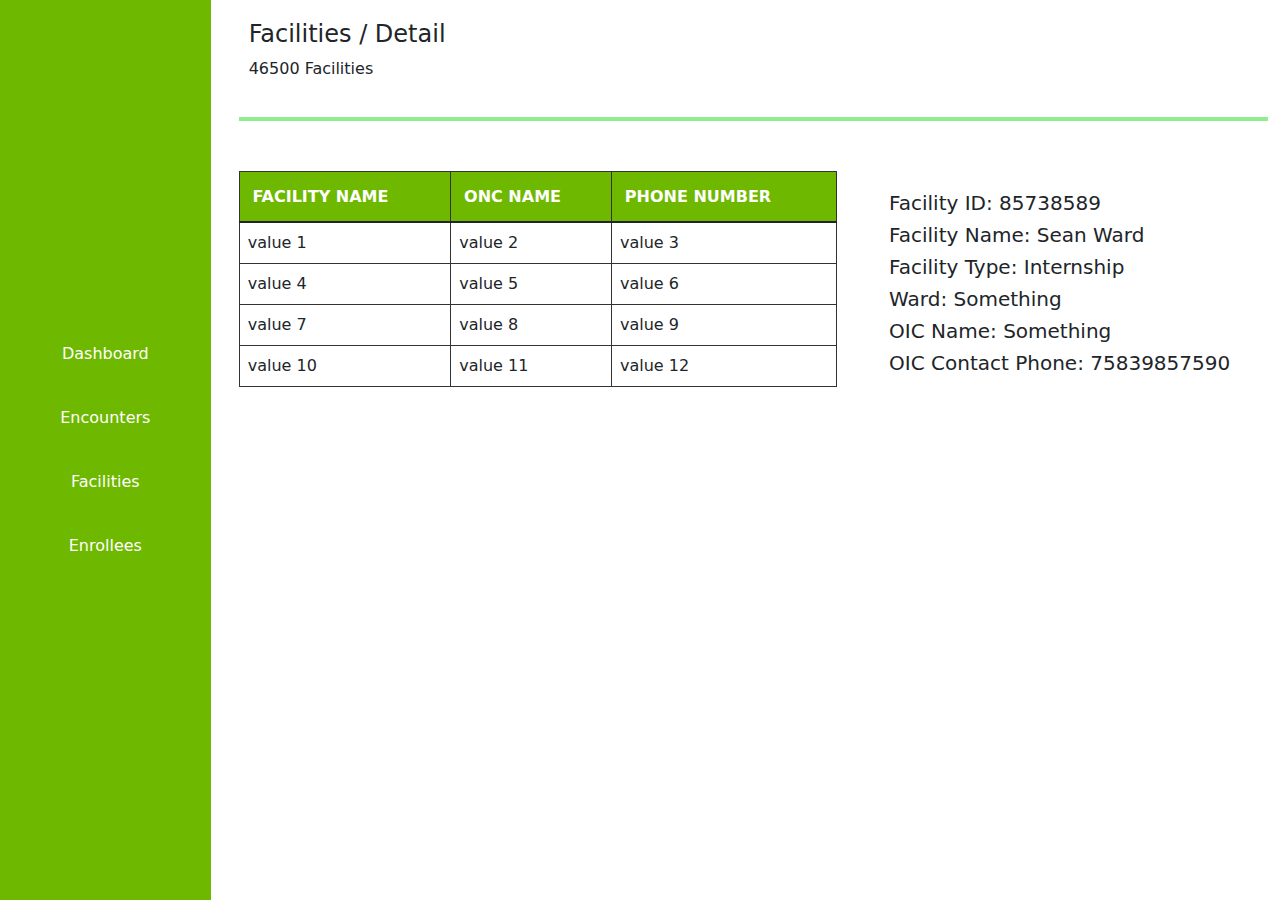
==== index.html @ f0b74d6c "dashboard with html" ====
<!DOCTYPE html>
<html lang="en">
  <head>
    <meta charset="UTF-8" />
    <meta http-equiv="X-UA-Compatible" content="IE=edge" />
    <meta name="viewport" content="width=device-width, initial-scale=1.0" />
    <title>Facilties</title>
    <link rel="stylesheet" href="assets/css/style.css" />
    <link rel="stylesheet" href="assets/css/bootstrap.css" />
  </head>
  <body>
    <section class="content">
      <nav class="navbar">
        <div class="container nav-content">
          <a href="index.html">Dashboard</a>
          <a href="encounter.html">Encounters</a>
          <a href="index.html">Facilities</a>
          <a href="enrolle.html">Enrollees</a>
        </div>
      </nav>
      <section class="display-for-body">
        <div class="container">
          <div class="header-content">
            <h4>Facilities / Detail</h4>
            <p>46500 Facilities</p>
          </div>
          <div class="categories"></div>
          <div class="facility-body">
            <div class="facility-table">
              <table class="table">
                <thead>
                  <th>Facility Name</th>
                  <th>ONC Name</th>
                  <th>Phone Number</th>
                </thead>
                <tbody>
                  <tr>
                    <td>value 1</td>
                    <td>value 2</td>
                    <td>value 3</td>
                  </tr>
                  <tr>
                    <td>value 4</td>
                    <td>value 5</td>
                    <td>value 6</td>
                  </tr>
                  <tr>
                    <td>value 7</td>
                    <td>value 8</td>
                    <td>value 9</td>
                  </tr>
                  <tr>
                    <td>value 10</td>
                    <td>value 11</td>
                    <td>value 12</td>
                  </tr>
                </tbody>
              </table>
              <!-- Pagination -->
            </div>
            <div class="facility-info">
              <h5>Facility ID: <span>85738589</span></h5>
              <h5>Facility Name: <span>Sean Ward</span></h5>
              <h5>Facility Type: <span>Internship</span></h5>
              <h5>Ward: <span>Something</span></h5>
              <h5>OIC Name: <span>Something</span></h5>
              <h5>OIC Contact Phone: <span>75839857590</span></h5>
            </div>
          </div>
        </div>
      </section>
    </section>
  </body>
</html>
---- assets/css/style.css ----
.content {
  display: grid;
  align-items: center;
  grid-template-columns: 1fr 5fr;
  gap: 1rem;
  width: 100vw;
  min-height: 100vh;
}
a {
  text-decoration: none !important;
  color: #333;
}
img {
  width: 100%;
  height: 100%;
}
.navbar {
  background-color: #6eb800;
  position: fixed;
  top: 0;
  left: 0;
  bottom: 0;
  min-height: 100vh;
  padding: 20px 10px;
}
.nav-content a {
  display: block;
  margin: 20px 0;
  color: #fff;
  position: relative;
}
.nav-content a:hover {
  color: #fff;
}
.nav-content a::after {
  content: "";
  height: 2px;
  background: #fff;
  position: absolute;
  left: 0;
  right: 0;
  bottom: -6px;
  opacity: 0;
  transform: scaleX(0);
  transform-origin: center left right;
  transition: all 250ms cubic-bezier(0.25, 0.46, 0.45, 0.94) 0s;
}
.nav-content a:hover::after {
  transform: scaleX(1);
  opacity: 1;
}

.nav-content {
  display: flex;
  flex-direction: column;
}
.display-for-body {
  min-height: 100vh;
}
.facility-body {
  display: grid;
  grid-template-columns: 1.5fr 1fr;
  gap: 2rem;
  align-items: center;
  justify-content: space-between;
  margin-top: 50px;
  width: 100%;
}

.table {
  width: 100%;
  border-collapse: collapse;
  border-spacing: 0;
}
.table thead th {
  text-transform: uppercase;
  padding: 0.8rem;
  border-right: 1px solid #333;
}
.table thead {
  background: #6eb800;
  color: #fff;
  border: 1px solid #333;
  border-bottom: 1px solid #333;
}
.table tbody tr:hover {
  background: lightgreen;
}
.table tbody tr {
  border: 1px solid #333;
}
.table tbody {
  border-top: 2px solid;
}
.table tbody tr td {
  border-right: 1px solid #333;
}
.header-content {
  border-bottom: 4px solid lightgreen;
  padding: 20px 10px;
}
.facility-info {
  margin: 0 20px;
}
.facility-info h6{
  font-size: 20px;
}
.encounter-img {
  margin: 30px 0;
  width: 230px;
  height: 200px;
  border: 1px solid;
}
.encounter-img img {
  object-fit: contain;
}
@media screen and (max-width: 700px) {
  .facility-body {
    grid-template-areas:
      "facility-info facility-info"
      "facility-table facility-table";
  }
  .facility-info {
    grid-area: facility-info;
    width: 100%;
  }
  .facility-table {
    grid-area: facility-table;
    overflow-x: scroll;
  }
  .content {
    gap: 0;
  }
  .header-content {
    padding: 10px 0;
  }
  .facility-info {
    margin: 0;
  }
  .facility-info span {
    font-size: 15px;
  }
  .navbar{
    height: 100%;
  }
  .encounter-img{
    width: 200px;
  }
}
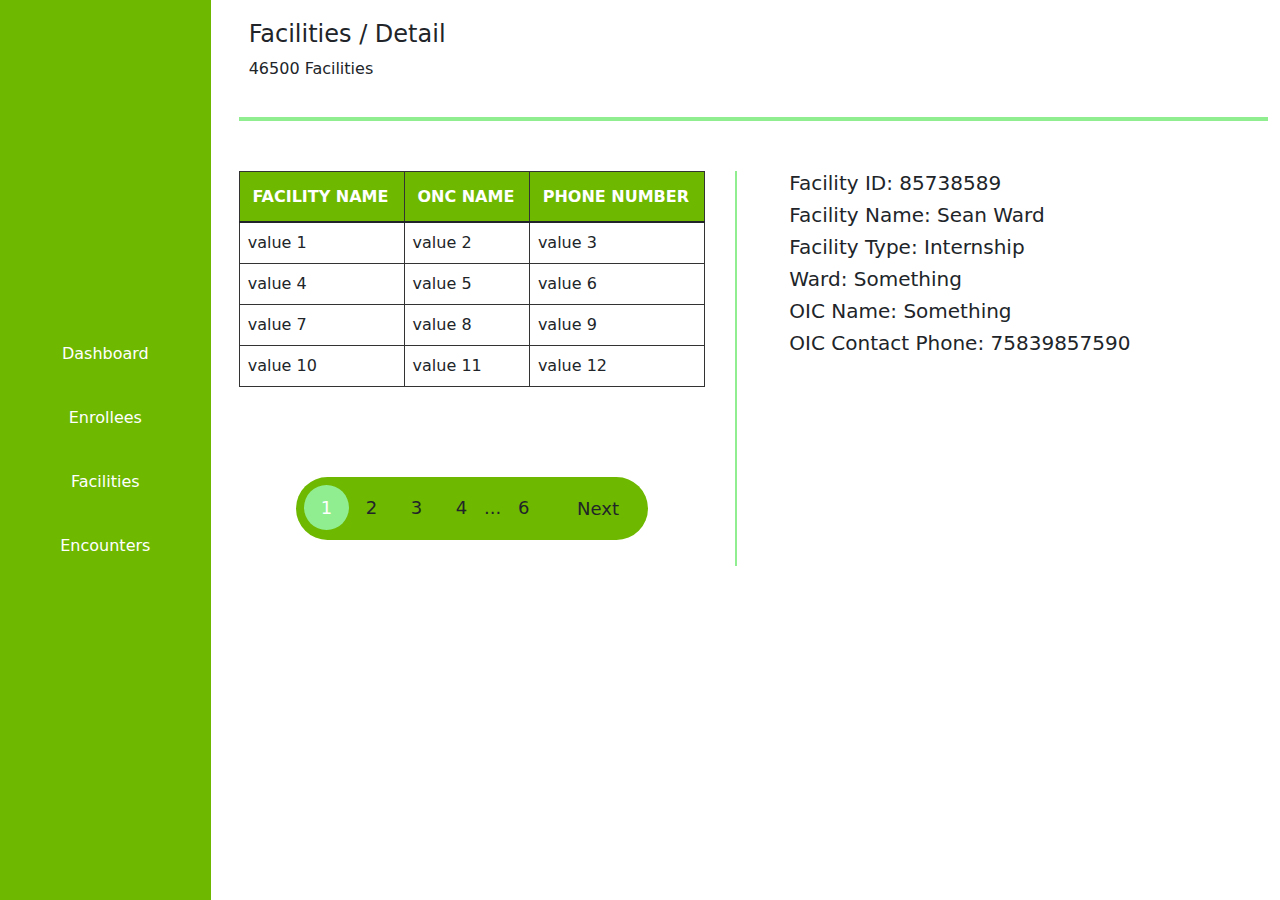
==== commit c42fafb8: "added pagination" ====
--- a/index.html
+++ b/index.html
@@ -13,9 +13,9 @@
       <nav class="navbar">
         <div class="container nav-content">
           <a href="index.html">Dashboard</a>
+          <a href="enrolle.html">Enrollees</a>
+          <a href="index.html">Facilities</a>
           <a href="encounter.html">Encounters</a>
-          <a href="index.html">Facilities</a>
-          <a href="enrolle.html">Enrollees</a>
         </div>
       </nav>
       <section class="display-for-body">
@@ -57,6 +57,22 @@
                 </tbody>
               </table>
               <!-- Pagination -->
+              <div class="page">
+                <div class="pagination">
+                  <ul>
+                    <!-- <li class="btn prev">
+                      <span><i class="fas fa-angle-left"></i> Prev</span>
+                    </li>
+                    <li class="numb active"><span>1</span></li>
+                    
+                    <li class="dots"><span>...</span></li>
+                    
+                    <li class="btn next">
+                      <span>Next <i class="fas fa-angle-right"></i></span>
+                    </li> -->
+                  </ul>
+                </div>
+              </div>
             </div>
             <div class="facility-info">
               <h5>Facility ID: <span>85738589</span></h5>
@@ -70,5 +86,6 @@
         </div>
       </section>
     </section>
+    <script src="assets/js/app.js"></script>
   </body>
 </html>
--- a/assets/css/style.css
+++ b/assets/css/style.css
@@ -59,7 +59,7 @@
 }
 .facility-body {
   display: grid;
-  grid-template-columns: 1.5fr 1fr;
+  grid-template-columns: repeat(2, minmax(0, 1.5fr));
   gap: 2rem;
   align-items: center;
   justify-content: space-between;
@@ -101,9 +101,14 @@
 }
 .facility-info {
   margin: 0 20px;
-}
-.facility-info h6{
+  align-self: flex-start;
+}
+.facility-info h6 {
   font-size: 20px;
+}
+.facility-table {
+  border-right: 2px solid lightgreen;
+  padding-right: 30px;
 }
 .encounter-img {
   margin: 30px 0;
@@ -114,19 +119,92 @@
 .encounter-img img {
   object-fit: contain;
 }
-@media screen and (max-width: 700px) {
+.page {
+  display: flex;
+  justify-content: center;
+  align-items: center;
+  padding: 10px;
+  margin-top: 80px;
+}
+.pagination ul {
+  background: #6eb800;
+  display: flex;
+  padding: 8px;
+  border-radius: 50px;
+}
+.pagination ul li {
+  list-style: none;
+  line-height: 45px;
+  text-align: center;
+  font-size: 18px;
+  font-weight: 500;
+  cursor: pointer;
+}
+.pagination ul li.btn {
+  padding: 0 20px !important;
+}
+.pagination ul li.prev {
+  border-radius: 25px 5px 5px 25px;
+  margin-right: 10px;
+}
+.pagination ul li.next {
+  border-radius: 5px 25px 25px 5px;
+  margin-left: 10px;
+}
+.pagination ul li.dot {
+  font-size: 22px;
+  cursor: default;
+}
+.numb {
+  border-radius: 50%;
+  height: 45px;
+  width: 45px;
+  margin-top: 0 30px;
+}
+.pagination ul li.numb:hover,
+.pagination ul li.active,
+.pagination ul li.btn:hover {
+  transition: 250ms all ease;
+  color: #fff;
+  background-color: lightgreen;
+}
+@media screen and (max-width: 768px) {
   .facility-body {
     grid-template-areas:
       "facility-info facility-info"
       "facility-table facility-table";
   }
+  
   .facility-info {
     grid-area: facility-info;
     width: 100%;
+    display: flex;
+    flex-direction: column;
+    align-items: center;
+    justify-content: center;
   }
   .facility-table {
     grid-area: facility-table;
     overflow-x: scroll;
+    border: none;
+    border-top: 2px solid lightgreen;
+    padding-top: 30px;
+    margin-bottom: 100px;
+  }
+  .page {
+    position: fixed;
+    bottom: -20px;
+    left: 0;
+    right: 0;
+    width: 100%;
+  }
+  .pagination ul {
+    background: #fff;
+    box-shadow: 0 1px 2px rgba(0, 0, 0, 0.3);
+    padding: 8px 30px;
+  }
+  .pagination ul li i{
+    display: none;
   }
   .content {
     gap: 0;
@@ -140,10 +218,15 @@
   .facility-info span {
     font-size: 15px;
   }
-  .navbar{
+  .navbar {
     height: 100%;
   }
-  .encounter-img{
+  .encounter-img {
     width: 200px;
   }
 }
+@media screen and (max-width: 700px) {
+  .facility-info{
+    align-items: flex-start;
+  }
+}
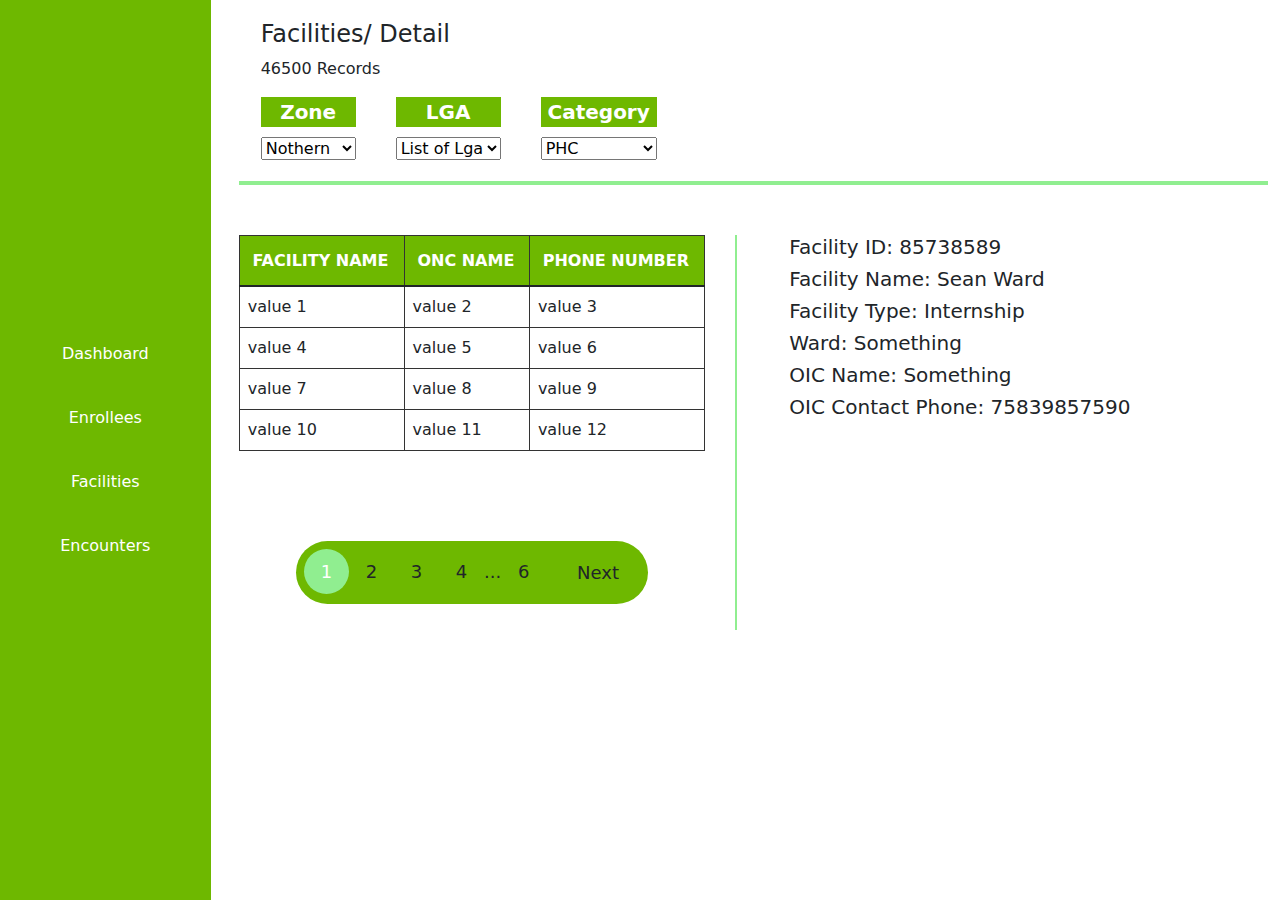
==== commit fa51dfeb: "added dropdowns" ====
--- a/index.html
+++ b/index.html
@@ -21,10 +21,39 @@
       <section class="display-for-body">
         <div class="container">
           <div class="header-content">
-            <h4>Facilities / Detail</h4>
-            <p>46500 Facilities</p>
+            <div class="container">
+              <div class="header-body">
+                <h4>Facilities/ Detail</h4>
+                <p>46500 Records</p>
+                <div class="categories">
+                  <div class="box">
+                    <Label>Zone</Label>
+                    <select>
+                      <option>Nothern</option>
+                      <option>Central</option>
+                      <option>Southern</option>
+                    </select>
+                  </div>
+                  <div class="box">
+                    <Label>LGA</Label>
+                    <select>
+                      <option>List of Lga</option>
+                      <option>List of Lga </option>
+                    </select>
+                  </div>
+                  <div class="box">
+                    <Label>Category</Label>
+                    <select>
+                      <option>PHC</option>
+                      <option>Hospital</option>
+                      <option>Laboratorry</option>
+                      <option>Pharmacy</option>
+                    </select>
+                  </div>
+                </div>
+              </div>
+            </div>
           </div>
-          <div class="categories"></div>
           <div class="facility-body">
             <div class="facility-table">
               <table class="table">
--- a/assets/css/style.css
+++ b/assets/css/style.css
@@ -1,3 +1,6 @@
+body {
+  overflow-x: hidden;
+}
 .content {
   display: grid;
   align-items: center;
@@ -168,13 +171,36 @@
   color: #fff;
   background-color: lightgreen;
 }
+.categories {
+  display: flex;
+  gap: 40px;
+  flex-wrap: wrap;
+}
+.cat-box {
+  display: grid;
+  grid-template-columns: 0fr 1fr;
+  align-items: center;
+}
+.box label {
+  display: block;
+  text-align: center;
+  font-size: 20px;
+  background: #6eb800;
+  color: #fff;
+  font-weight: bold;
+  margin-bottom: 10px;
+  width: 100%;
+}
 @media screen and (max-width: 768px) {
+  body {
+    overflow-x: hidden;
+  }
   .facility-body {
     grid-template-areas:
       "facility-info facility-info"
       "facility-table facility-table";
   }
-  
+
   .facility-info {
     grid-area: facility-info;
     width: 100%;
@@ -203,7 +229,7 @@
     box-shadow: 0 1px 2px rgba(0, 0, 0, 0.3);
     padding: 8px 30px;
   }
-  .pagination ul li i{
+  .pagination ul li i {
     display: none;
   }
   .content {
@@ -226,7 +252,14 @@
   }
 }
 @media screen and (max-width: 700px) {
-  .facility-info{
+  body {
+    overflow-x: hidden;
+  }
+  .facility-info {
     align-items: flex-start;
   }
-}
+  .categories {
+    flex-direction: column;
+    align-items: flex-start;
+  }
+}
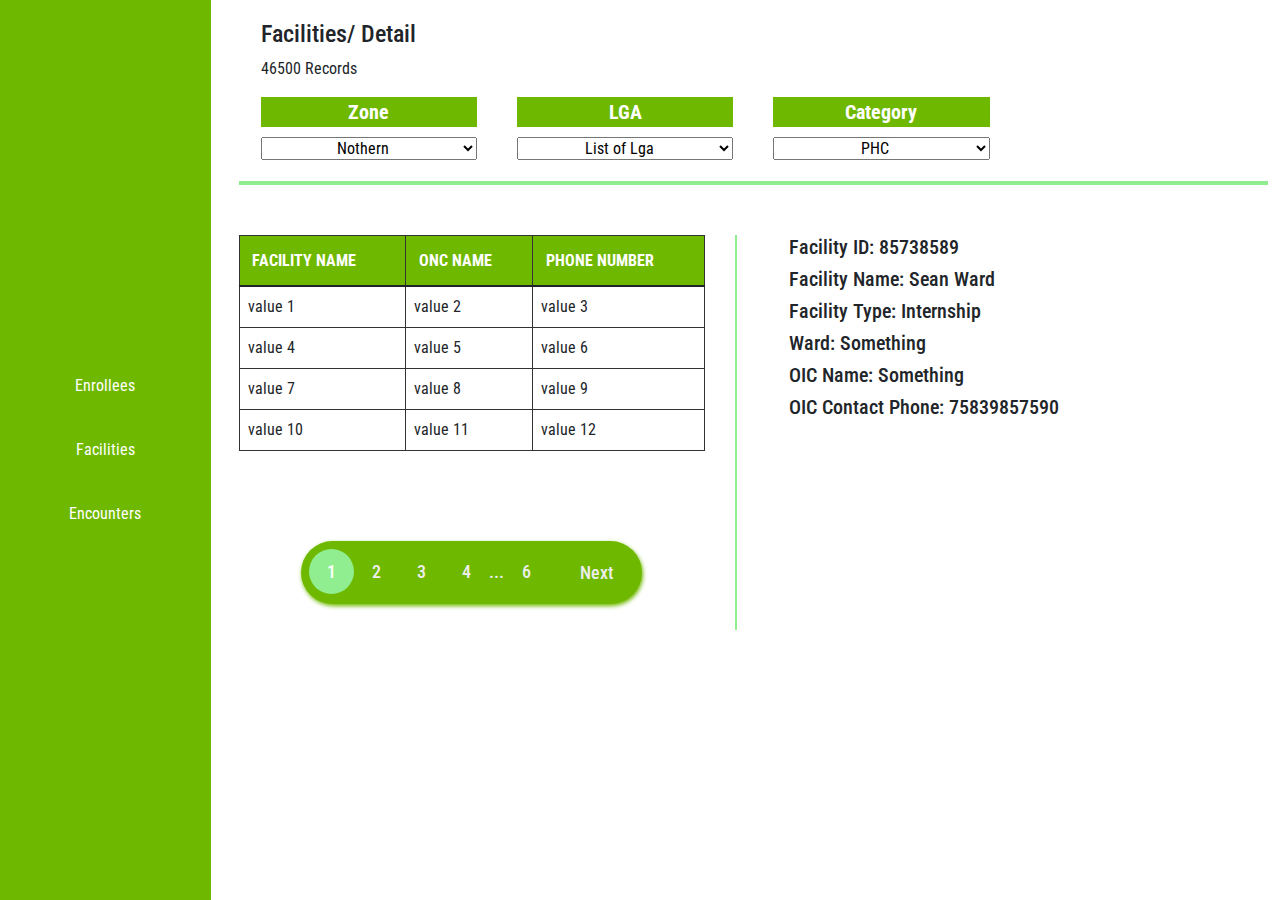
==== commit 89556954: "changes to css and font" ====
--- a/index.html
+++ b/index.html
@@ -12,7 +12,6 @@
     <section class="content">
       <nav class="navbar">
         <div class="container nav-content">
-          <a href="index.html">Dashboard</a>
           <a href="enrolle.html">Enrollees</a>
           <a href="index.html">Facilities</a>
           <a href="encounter.html">Encounters</a>
--- a/assets/css/style.css
+++ b/assets/css/style.css
@@ -1,3 +1,7 @@
+@import url("https://fonts.googleapis.com/css2?family=Roboto+Condensed:ital,wght@0,400;1,400;1,700&display=swap");
+* {
+  font-family: "Roboto Condensed";
+}
 body {
   overflow-x: hidden;
 }
@@ -68,8 +72,8 @@
   justify-content: space-between;
   margin-top: 50px;
   width: 100%;
-}
-
+  padding-bottom: 20px;
+}
 .table {
   width: 100%;
   border-collapse: collapse;
@@ -134,6 +138,7 @@
   display: flex;
   padding: 8px;
   border-radius: 50px;
+  box-shadow: 1px 2px 4px #6eb800;
 }
 .pagination ul li {
   list-style: none;
@@ -142,6 +147,7 @@
   font-size: 18px;
   font-weight: 500;
   cursor: pointer;
+  color: #eee;
 }
 .pagination ul li.btn {
   padding: 0 20px !important;
@@ -172,9 +178,9 @@
   background-color: lightgreen;
 }
 .categories {
-  display: flex;
+  display: grid;
+  grid-template-columns: repeat(4, minmax(0, 1fr));
   gap: 40px;
-  flex-wrap: wrap;
 }
 .cat-box {
   display: grid;
@@ -190,6 +196,10 @@
   font-weight: bold;
   margin-bottom: 10px;
   width: 100%;
+}
+.box select {
+  width: 100%;
+  text-align: center;
 }
 @media screen and (max-width: 768px) {
   body {
@@ -250,6 +260,9 @@
   .encounter-img {
     width: 200px;
   }
+  .pagination ul li {
+    color: #333;
+  }
 }
 @media screen and (max-width: 700px) {
   body {
@@ -259,7 +272,12 @@
     align-items: flex-start;
   }
   .categories {
-    flex-direction: column;
-    align-items: flex-start;
-  }
-}
+    grid-template-columns: 1fr;
+  }
+  .pagination ul li {
+    color: #333;
+  }
+  .content {
+    grid-template-columns: 0.7fr 5fr;
+  }
+}
